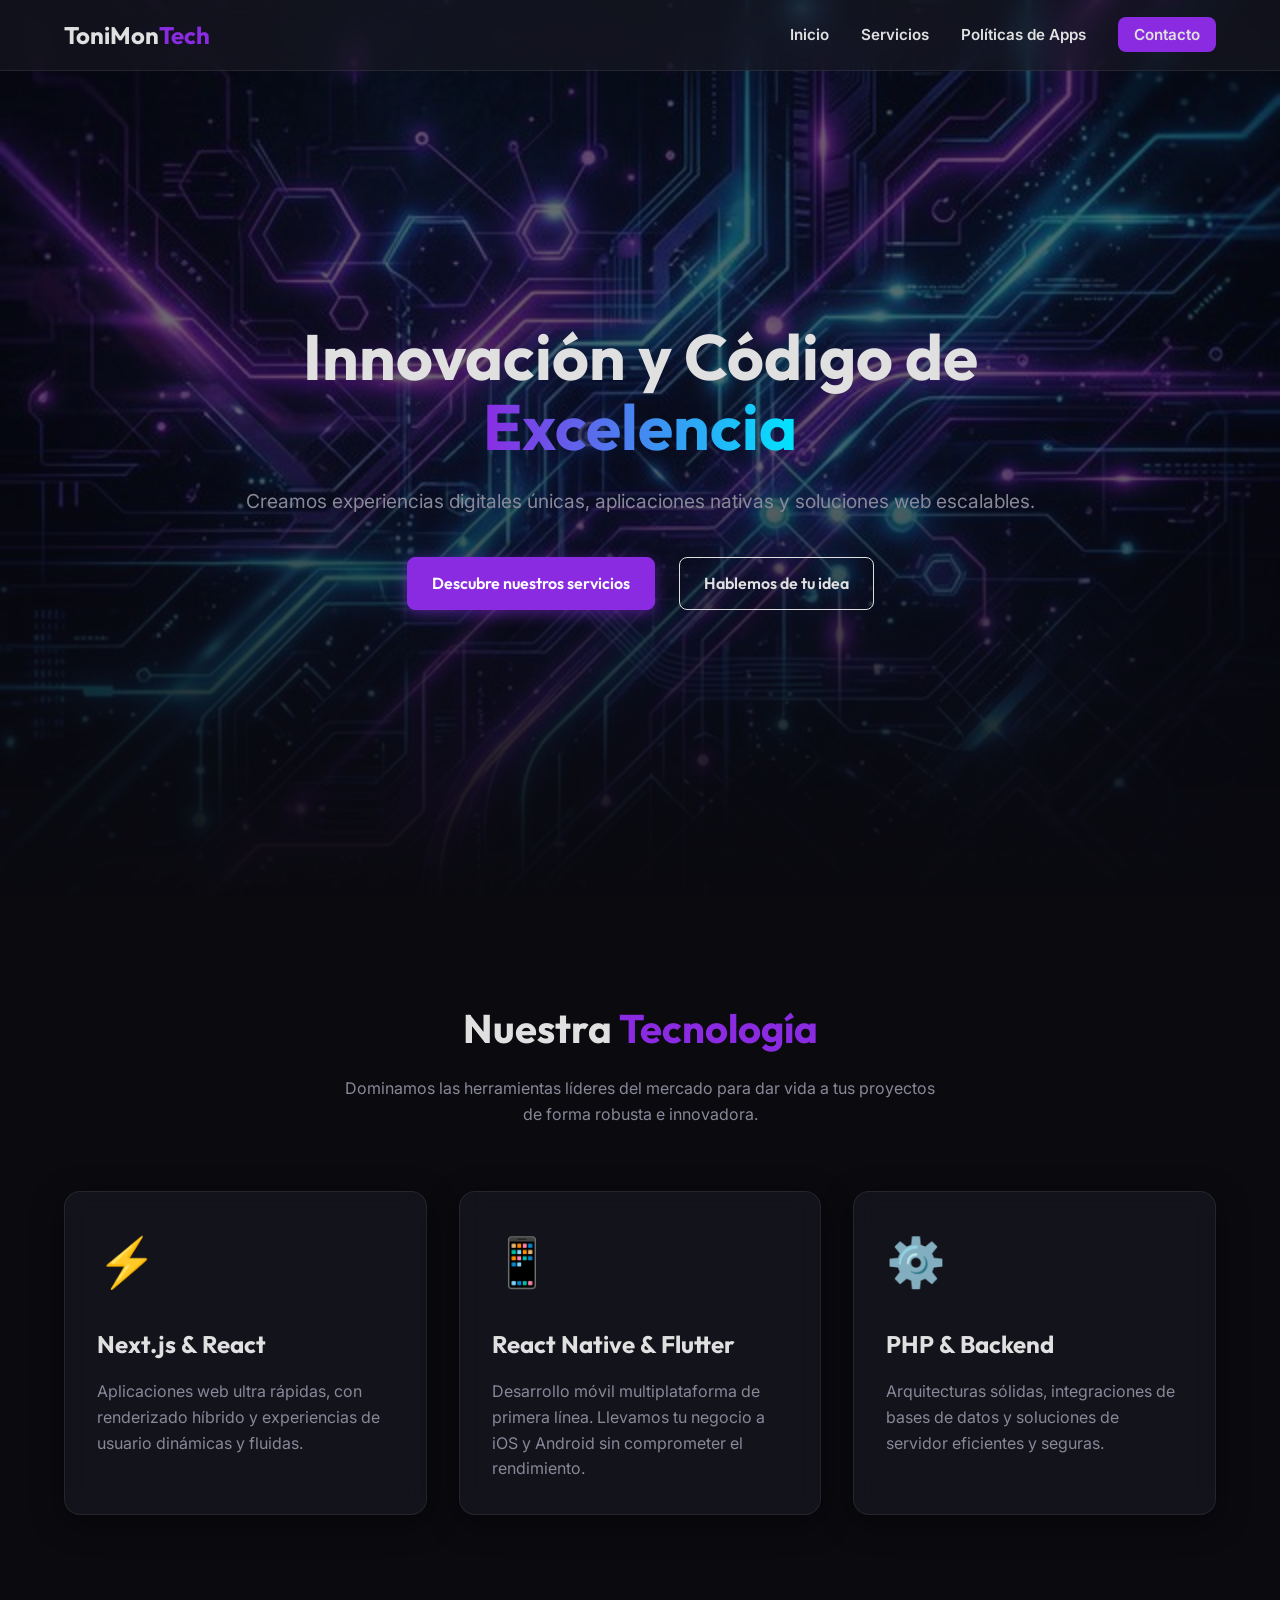
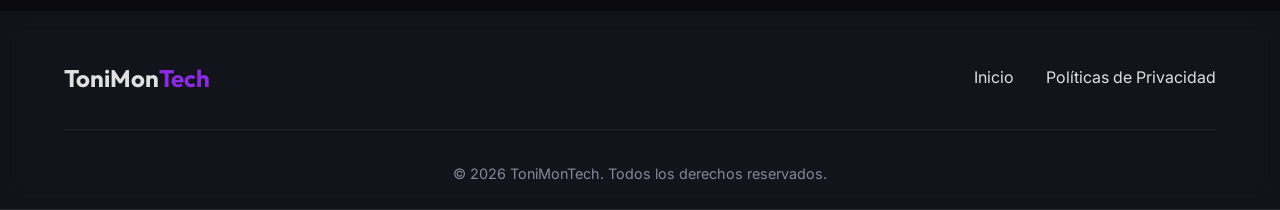
==== index.html @ a6ba0c63 "feat: se agrego landign page" ====
<!DOCTYPE html>
<html lang="es">
<head>
    <meta charset="UTF-8">
    <meta name="viewport" content="width=device-width, initial-scale=1.0">
    <title>ToniMonTech | Desarrollo de Software Premium</title>
    <meta name="description" content="ToniMonTech desarrolla aplicaciones modernas y de alto rendimiento utilizando Next.js, React, React Native, Flutter y PHP.">
    <link rel="stylesheet" href="css/style.css">
    <link rel="preconnect" href="https://fonts.googleapis.com">
    <link rel="preconnect" href="https://fonts.gstatic.com" crossorigin>
    <link href="https://fonts.googleapis.com/css2?family=Inter:wght@300;400;600;800&family=Outfit:wght@400;700&display=swap" rel="stylesheet">
</head>
<body class="dark-theme">
    <nav class="navbar glass">
        <div class="logo">ToniMon<span class="highlight">Tech</span></div>
        <button class="menu-toggle" aria-label="Toggle Menu">
            <span></span>
            <span></span>
            <span></span>
        </button>
        <ul class="nav-links">
            <li><a href="#home">Inicio</a></li>
            <li><a href="#services">Servicios</a></li>
            <li><a href="politicas.html">Políticas de Apps</a></li>
            <li><a href="#contact" class="btn-primary-sm">Contacto</a></li>
        </ul>
    </nav>

    <header id="home" class="hero section-padding">
        <!-- Background image dynamically loaded via CSS or inline for flexibility -->
        <div class="hero-bg"></div>
        <div class="hero-content fade-in-up">
            <h1>Innovación y Código de <span class="text-gradient">Excelencia</span></h1>
            <p>Creamos experiencias digitales únicas, aplicaciones nativas y soluciones web escalables.</p>
            <div class="hero-actions">
                <a href="#services" class="btn-primary">Descubre nuestros servicios</a>
                <a href="#contact" class="btn-secondary">Hablemos de tu idea</a>
            </div>
        </div>
    </header>

    <section id="services" class="services section-padding">
        <div class="section-title fade-in">
            <h2>Nuestra <span class="highlight">Tecnología</span></h2>
            <p>Dominamos las herramientas líderes del mercado para dar vida a tus proyectos de forma robusta e innovadora.</p>
        </div>
        <div class="cards-grid">
            <div class="card glass-card slide-up" style="transition-delay: 100ms;">
                <div class="card-icon">⚡</div>
                <h3>Next.js & React</h3>
                <p>Aplicaciones web ultra rápidas, con renderizado híbrido y experiencias de usuario dinámicas y fluidas.</p>
            </div>
            <div class="card glass-card slide-up" style="transition-delay: 200ms;">
                <div class="card-icon">📱</div>
                <h3>React Native & Flutter</h3>
                <p>Desarrollo móvil multiplataforma de primera línea. Llevamos tu negocio a iOS y Android sin comprometer el rendimiento.</p>
            </div>
            <div class="card glass-card slide-up" style="transition-delay: 300ms;">
                <div class="card-icon">⚙️</div>
                <h3>PHP & Backend</h3>
                <p>Arquitecturas sólidas, integraciones de bases de datos y soluciones de servidor eficientes y seguras.</p>
            </div>
        </div>
    </section>

    <footer class="footer glass">
        <div class="footer-content">
            <div class="footer-logo">ToniMon<span>Tech</span></div>
            <ul class="footer-links">
                <li><a href="#home">Inicio</a></li>
                <li><a href="politicas.html">Políticas de Privacidad</a></li>
            </ul>
        </div>
        <div class="footer-bottom">
            <p>&copy; 2026 ToniMonTech. Todos los derechos reservados.</p>
        </div>
    </footer>

    <script src="js/main.js"></script>
</body>
</html>
---- css/style.css ----
:root {
    --bg-dark: #0a0a0f;
    --text-light: #e0e0e0;
    --text-muted: #888899;
    --primary: #8a2be2;
    --primary-glow: rgba(138, 43, 226, 0.5);
    --secondary: #00e5ff;
    --glass-bg: rgba(25, 25, 35, 0.6);
    --glass-border: rgba(255, 255, 255, 0.08);
    --glass-shadow: 0 8px 32px 0 rgba(0, 0, 0, 0.37);
    --transition: all 0.3s ease;
}

* {
    margin: 0;
    padding: 0;
    box-sizing: border-box;
}

body.dark-theme {
    background-color: var(--bg-dark);
    color: var(--text-light);
    font-family: 'Inter', sans-serif;
    line-height: 1.6;
    overflow-x: hidden;
}

h1, h2, h3, h4, h5, h6, .logo {
    font-family: 'Outfit', sans-serif;
}

a {
    text-decoration: none;
    color: inherit;
}

ul {
    list-style: none;
}

/* Glassmorphism utility */
.glass {
    background: var(--glass-bg);
    backdrop-filter: blur(12px);
    -webkit-backdrop-filter: blur(12px);
    border-bottom: 1px solid var(--glass-border);
}

.glass-card {
    background: var(--glass-bg);
    backdrop-filter: blur(12px);
    -webkit-backdrop-filter: blur(12px);
    border: 1px solid var(--glass-border);
    box-shadow: var(--glass-shadow);
    border-radius: 16px;
    padding: 2rem;
    transition: var(--transition);
}

.glass-card:hover {
    transform: translateY(-5px);
    border-color: var(--primary);
    box-shadow: 0 10px 40px var(--primary-glow);
}

/* Typography & Colors */
.highlight {
    color: var(--primary);
}

.text-gradient {
    background: linear-gradient(90deg, var(--primary), var(--secondary));
    -webkit-background-clip: text;
    -webkit-text-fill-color: transparent;
    background-clip: text;
}

/* Navbar */
.navbar {
    position: fixed;
    top: 0;
    width: 100%;
    z-index: 1000;
    display: flex;
    justify-content: space-between;
    align-items: center;
    padding: 1rem 5%;
}

.logo {
    font-size: 1.5rem;
    font-weight: 700;
}

.nav-links {
    display: flex;
    gap: 2rem;
    align-items: center;
}

.nav-links a {
    font-size: 0.95rem;
    font-weight: 600;
    transition: var(--transition);
}

.nav-links a:hover {
    color: var(--primary);
}

.btn-primary-sm {
    background: var(--primary);
    padding: 0.5rem 1rem;
    border-radius: 8px;
    transition: var(--transition);
}

.btn-primary-sm:hover {
    background: transparent;
    border: 1px solid var(--primary);
    color: var(--primary);
    box-shadow: 0 0 15px var(--primary-glow);
}

.menu-toggle {
    display: none;
    flex-direction: column;
    gap: 5px;
    background: none;
    border: none;
    cursor: pointer;
}

.menu-toggle span {
    width: 25px;
    height: 3px;
    background-color: var(--text-light);
    border-radius: 3px;
    transition: var(--transition);
}

/* Buttons */
.btn-primary, .btn-secondary {
    display: inline-block;
    padding: 0.8rem 1.5rem;
    border-radius: 8px;
    font-family: 'Outfit', sans-serif;
    font-weight: 600;
    transition: var(--transition);
    cursor: pointer;
}

.btn-primary {
    background: var(--primary);
    color: #fff;
    border: 1px solid var(--primary);
    box-shadow: 0 4px 15px var(--primary-glow);
}

.btn-primary:hover {
    background: transparent;
    color: var(--primary);
    box-shadow: 0 0 20px var(--primary-glow);
}

.btn-secondary {
    background: transparent;
    border: 1px solid var(--text-light);
}

.btn-secondary:hover {
    border-color: var(--secondary);
    color: var(--secondary);
}

/* Sections */
.section-padding {
    padding: 6rem 5%;
}

.section-title {
    text-align: center;
    margin-bottom: 4rem;
}

.section-title h2 {
    font-size: 2.5rem;
    margin-bottom: 1rem;
}

.section-title p {
    color: var(--text-muted);
    max-width: 600px;
    margin: 0 auto;
}

/* Hero */
.hero {
    min-height: 100vh;
    display: flex;
    align-items: center;
    justify-content: center;
    text-align: center;
    position: relative;
    padding-top: 8rem; /* to account for navbar */
}

.hero-bg {
    position: absolute;
    top: 0;
    left: 0;
    width: 100%;
    height: 100%;
    background: url('../assets/hero-bg.png') no-repeat center center/cover;
    opacity: 0.4;
    z-index: -1;
    mask-image: linear-gradient(to bottom, rgba(0,0,0,1) 50%, rgba(0,0,0,0));
    -webkit-mask-image: linear-gradient(to bottom, rgba(0,0,0,1) 50%, rgba(0,0,0,0));
}

.hero-content {
    max-width: 800px;
    z-index: 1;
}

.hero-content h1 {
    font-size: 4rem;
    margin-bottom: 1.5rem;
    line-height: 1.1;
}

.hero-content p {
    font-size: 1.2rem;
    color: var(--text-muted);
    margin-bottom: 2.5rem;
}

.hero-actions {
    display: flex;
    justify-content: center;
    gap: 1.5rem;
}

/* Services */
.cards-grid {
    display: grid;
    grid-template-columns: repeat(auto-fit, minmax(300px, 1fr));
    gap: 2rem;
}

.card-icon {
    font-size: 3rem;
    margin-bottom: 1.5rem;
}

.card h3 {
    font-size: 1.5rem;
    margin-bottom: 1rem;
}

.card p {
    color: var(--text-muted);
}

/* Policies */
.page-content {
    padding-top: 8rem;
    min-height: calc(100vh - 100px);
}

.policies-list {
    max-width: 800px;
    margin: 0 auto;
}

.policy-card h2 {
    font-size: 1.8rem;
    margin-bottom: 0.5rem;
    color: var(--secondary);
}

.policy-meta {
    font-size: 0.9rem;
    color: var(--text-muted);
    margin-bottom: 1.5rem;
}

.policy-text p {
    margin-bottom: 1rem;
    color: rgba(224, 224, 224, 0.9);
}

/* Footer */
.footer {
    padding: 3rem 5% 1.5rem;
    text-align: center;
}

.footer-content {
    display: flex;
    justify-content: space-between;
    align-items: center;
    margin-bottom: 2rem;
    padding-bottom: 2rem;
    border-bottom: 1px solid var(--glass-border);
}

.footer-logo {
    font-size: 1.5rem;
    font-weight: 700;
    font-family: 'Outfit', sans-serif;
}

.footer-logo span {
    color: var(--primary);
}

.footer-links {
    display: flex;
    gap: 2rem;
}

.footer-bottom {
    color: var(--text-muted);
    font-size: 0.9rem;
}

/* Animations */
.fade-in {
    opacity: 0;
    animation: fadeIn 1s ease forwards;
}

.fade-in-up {
    opacity: 0;
    transform: translateY(30px);
    animation: fadeInUp 1s ease forwards;
}

.slide-up {
    opacity: 0;
    transform: translateY(50px);
}

.slide-up.visible {
    animation: fadeInUp 0.8s ease forwards;
}

@keyframes fadeIn {
    to { opacity: 1; }
}

@keyframes fadeInUp {
    to {
        opacity: 1;
        transform: translateY(0);
    }
}

/* Responsiveness */
@media (max-width: 768px) {
    .menu-toggle {
        display: flex;
    }

    .nav-links {
        position: absolute;
        top: 100%;
        left: 0;
        width: 100%;
        background: var(--glass-bg);
        backdrop-filter: blur(15px);
        -webkit-backdrop-filter: blur(15px);
        flex-direction: column;
        padding: 2rem;
        gap: 1.5rem;
        border-top: 1px solid var(--glass-border);
        border-bottom: 1px solid var(--glass-border);
        transform: translateY(-100%);
        opacity: 0;
        pointer-events: none;
        transition: var(--transition);
    }

    .nav-links.active {
        transform: translateY(0);
        opacity: 1;
        pointer-events: auto;
    }

    .hero-content h1 {
        font-size: 2.5rem;
    }
    
    .hero-actions {
        flex-direction: column;
    }

    .footer-content {
        flex-direction: column;
        gap: 1.5rem;
    }
}
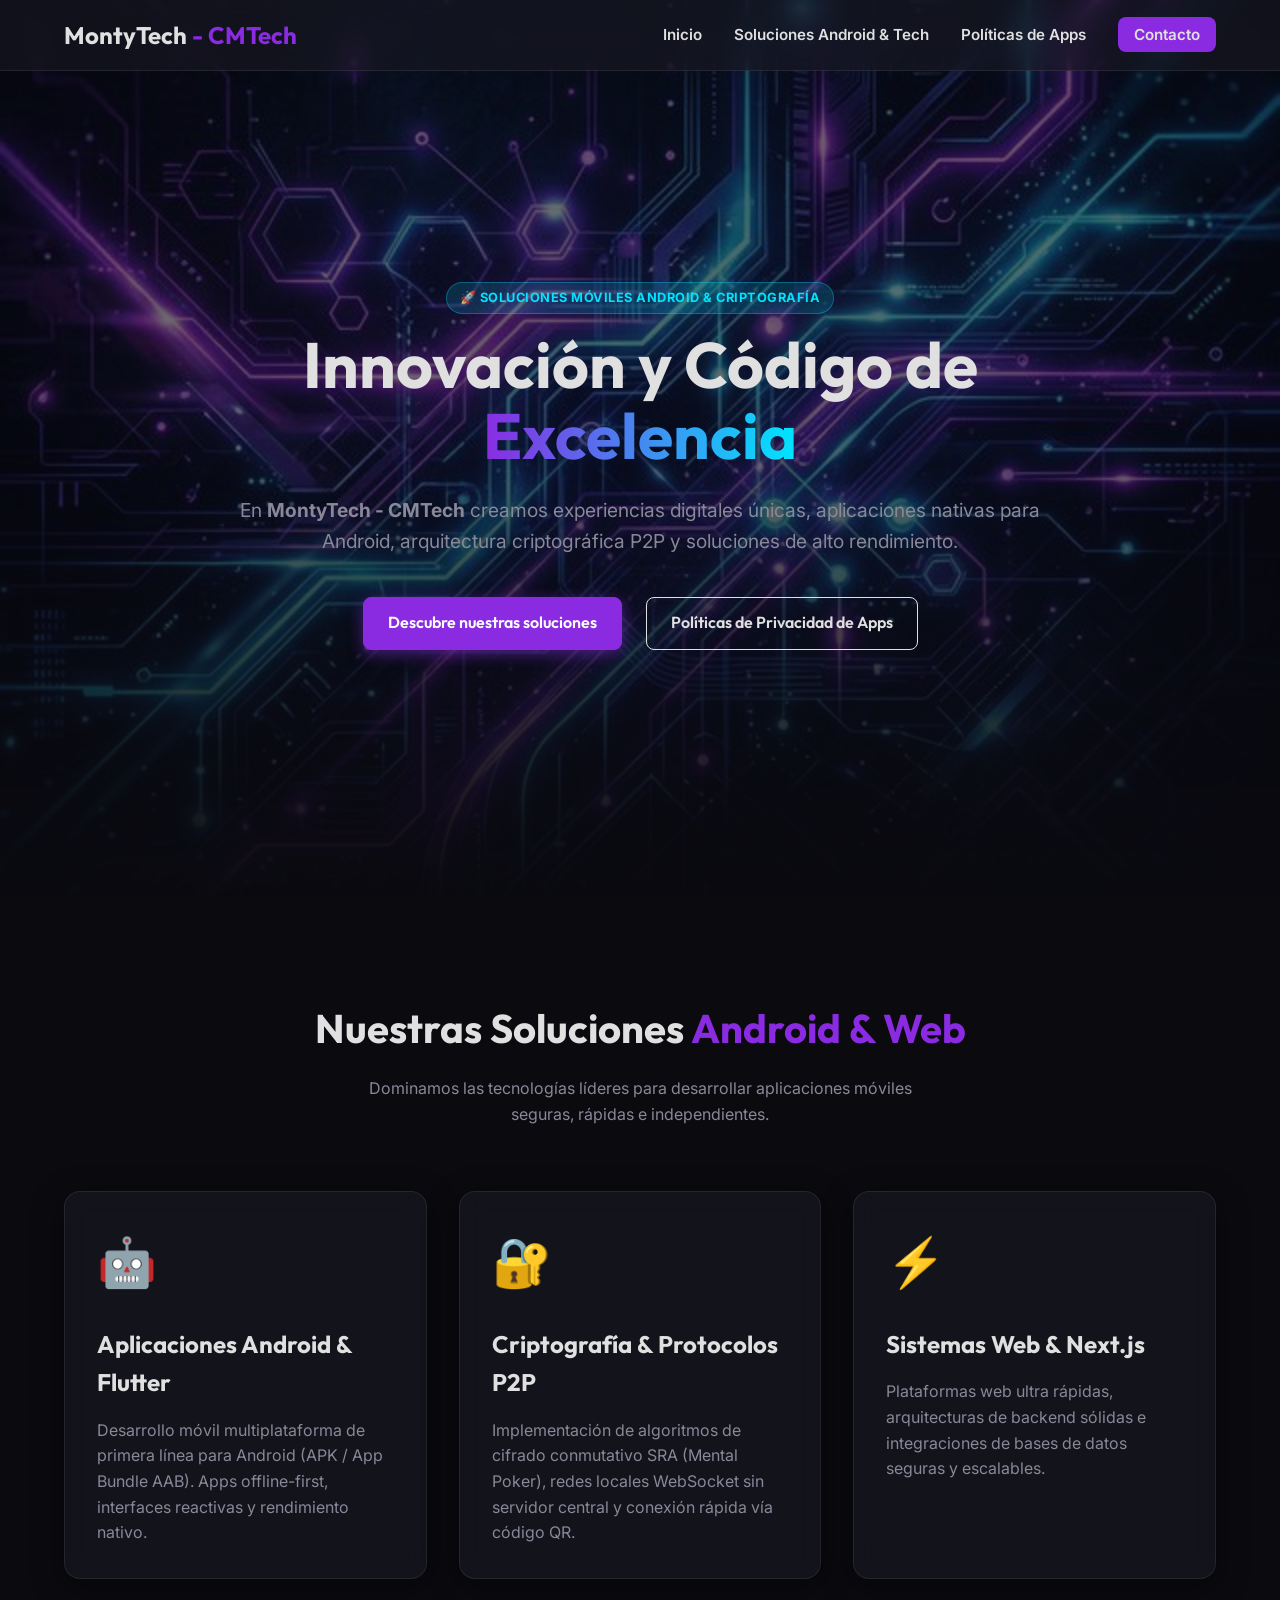
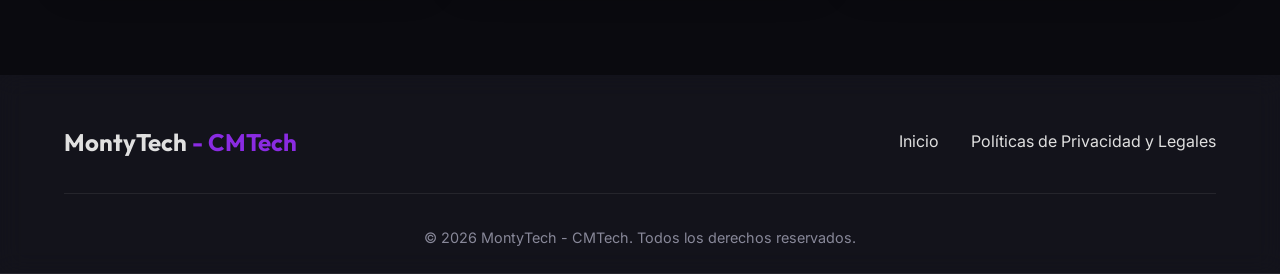
==== commit ed82ce2d: "feat(privacy): rebrand to MontyTech - CMTech and add Poker Local privacy policy & legal terms" ====
--- a/index.html
+++ b/index.html
@@ -3,8 +3,8 @@
 <head>
     <meta charset="UTF-8">
     <meta name="viewport" content="width=device-width, initial-scale=1.0">
-    <title>ToniMonTech | Desarrollo de Software Premium</title>
-    <meta name="description" content="ToniMonTech desarrolla aplicaciones modernas y de alto rendimiento utilizando Next.js, React, React Native, Flutter y PHP.">
+    <title>MontyTech - CMTech | Desarrollo de Software & Soluciones Android</title>
+    <meta name="description" content="MontyTech - CMTech desarrolla aplicaciones móviles nativas para Android, Flutter, sistemas criptográficos y soluciones peer-to-peer de alto rendimiento.">
     <link rel="stylesheet" href="css/style.css">
     <link rel="preconnect" href="https://fonts.googleapis.com">
     <link rel="preconnect" href="https://fonts.gstatic.com" crossorigin>
@@ -12,7 +12,7 @@
 </head>
 <body class="dark-theme">
     <nav class="navbar glass">
-        <div class="logo">ToniMon<span class="highlight">Tech</span></div>
+        <div class="logo">MontyTech<span class="highlight"> - CMTech</span></div>
         <button class="menu-toggle" aria-label="Toggle Menu">
             <span></span>
             <span></span>
@@ -20,62 +20,63 @@
         </button>
         <ul class="nav-links">
             <li><a href="#home">Inicio</a></li>
-            <li><a href="#services">Servicios</a></li>
+            <li><a href="#services">Soluciones Android & Tech</a></li>
             <li><a href="politicas.html">Políticas de Apps</a></li>
             <li><a href="#contact" class="btn-primary-sm">Contacto</a></li>
         </ul>
     </nav>
 
     <header id="home" class="hero section-padding">
-        <!-- Background image dynamically loaded via CSS or inline for flexibility -->
         <div class="hero-bg"></div>
         <div class="hero-content fade-in-up">
+            <span class="policy-badge badge-android">🚀 Soluciones Móviles Android & Criptografía</span>
             <h1>Innovación y Código de <span class="text-gradient">Excelencia</span></h1>
-            <p>Creamos experiencias digitales únicas, aplicaciones nativas y soluciones web escalables.</p>
+            <p>En <strong>MontyTech - CMTech</strong> creamos experiencias digitales únicas, aplicaciones nativas para Android, arquitectura criptográfica P2P y soluciones de alto rendimiento.</p>
             <div class="hero-actions">
-                <a href="#services" class="btn-primary">Descubre nuestros servicios</a>
-                <a href="#contact" class="btn-secondary">Hablemos de tu idea</a>
+                <a href="#services" class="btn-primary">Descubre nuestras soluciones</a>
+                <a href="politicas.html" class="btn-secondary">Políticas de Privacidad de Apps</a>
             </div>
         </div>
     </header>
 
     <section id="services" class="services section-padding">
         <div class="section-title fade-in">
-            <h2>Nuestra <span class="highlight">Tecnología</span></h2>
-            <p>Dominamos las herramientas líderes del mercado para dar vida a tus proyectos de forma robusta e innovadora.</p>
+            <h2>Nuestras Soluciones <span class="highlight">Android & Web</span></h2>
+            <p>Dominamos las tecnologías líderes para desarrollar aplicaciones móviles seguras, rápidas e independientes.</p>
         </div>
         <div class="cards-grid">
             <div class="card glass-card slide-up" style="transition-delay: 100ms;">
-                <div class="card-icon">⚡</div>
-                <h3>Next.js & React</h3>
-                <p>Aplicaciones web ultra rápidas, con renderizado híbrido y experiencias de usuario dinámicas y fluidas.</p>
+                <div class="card-icon">🤖</div>
+                <h3>Aplicaciones Android & Flutter</h3>
+                <p>Desarrollo móvil multiplataforma de primera línea para Android (APK / App Bundle AAB). Apps offline-first, interfaces reactivas y rendimiento nativo.</p>
             </div>
             <div class="card glass-card slide-up" style="transition-delay: 200ms;">
-                <div class="card-icon">📱</div>
-                <h3>React Native & Flutter</h3>
-                <p>Desarrollo móvil multiplataforma de primera línea. Llevamos tu negocio a iOS y Android sin comprometer el rendimiento.</p>
+                <div class="card-icon">🔐</div>
+                <h3>Criptografía & Protocolos P2P</h3>
+                <p>Implementación de algoritmos de cifrado conmutativo SRA (Mental Poker), redes locales WebSocket sin servidor central y conexión rápida vía código QR.</p>
             </div>
             <div class="card glass-card slide-up" style="transition-delay: 300ms;">
-                <div class="card-icon">⚙️</div>
-                <h3>PHP & Backend</h3>
-                <p>Arquitecturas sólidas, integraciones de bases de datos y soluciones de servidor eficientes y seguras.</p>
+                <div class="card-icon">⚡</div>
+                <h3>Sistemas Web & Next.js</h3>
+                <p>Plataformas web ultra rápidas, arquitecturas de backend sólidas e integraciones de bases de datos seguras y escalables.</p>
             </div>
         </div>
     </section>
 
-    <footer class="footer glass">
+    <footer class="footer glass" id="contact">
         <div class="footer-content">
-            <div class="footer-logo">ToniMon<span>Tech</span></div>
+            <div class="footer-logo">MontyTech<span> - CMTech</span></div>
             <ul class="footer-links">
                 <li><a href="#home">Inicio</a></li>
-                <li><a href="politicas.html">Políticas de Privacidad</a></li>
+                <li><a href="politicas.html">Políticas de Privacidad y Legales</a></li>
             </ul>
         </div>
         <div class="footer-bottom">
-            <p>&copy; 2026 ToniMonTech. Todos los derechos reservados.</p>
+            <p>&copy; 2026 MontyTech - CMTech. Todos los derechos reservados.</p>
         </div>
     </footer>
 
     <script src="js/main.js"></script>
 </body>
 </html>
+
--- a/css/style.css
+++ b/css/style.css
@@ -401,3 +401,75 @@
         gap: 1.5rem;
     }
 }
+
+/* Legal & Policy Styling Enhancements */
+.policy-badge {
+    display: inline-block;
+    padding: 0.3rem 0.8rem;
+    border-radius: 20px;
+    font-size: 0.8rem;
+    font-weight: 700;
+    text-transform: uppercase;
+    letter-spacing: 0.5px;
+    margin-bottom: 1rem;
+}
+
+.badge-android {
+    background: rgba(0, 229, 255, 0.15);
+    color: var(--secondary);
+    border: 1px solid rgba(0, 229, 255, 0.3);
+}
+
+.badge-legal {
+    background: rgba(138, 43, 226, 0.2);
+    color: #c084fc;
+    border: 1px solid rgba(192, 132, 252, 0.4);
+}
+
+.legal-callout {
+    background: rgba(25, 25, 35, 0.8);
+    border-left: 4px solid var(--secondary);
+    padding: 1.2rem;
+    border-radius: 8px;
+    margin: 1.5rem 0;
+}
+
+.legal-callout.warning {
+    border-left-color: #f59e0b;
+    background: rgba(245, 158, 11, 0.1);
+}
+
+.legal-callout.success {
+    border-left-color: #10b981;
+    background: rgba(16, 185, 129, 0.1);
+}
+
+.policy-section-title {
+    font-size: 1.3rem;
+    color: #fff;
+    margin-top: 1.8rem;
+    margin-bottom: 0.8rem;
+    display: flex;
+    align-items: center;
+    gap: 0.5rem;
+    border-bottom: 1px solid rgba(255, 255, 255, 0.08);
+    padding-bottom: 0.5rem;
+}
+
+.policy-text ul {
+    list-style: disc;
+    margin-left: 1.5rem;
+    margin-bottom: 1rem;
+    color: rgba(224, 224, 224, 0.85);
+}
+
+.policy-text li {
+    margin-bottom: 0.5rem;
+}
+
+.policy-grid {
+    display: grid;
+    grid-template-columns: repeat(auto-fit, minmax(320px, 1fr));
+    gap: 1.5rem;
+}
+
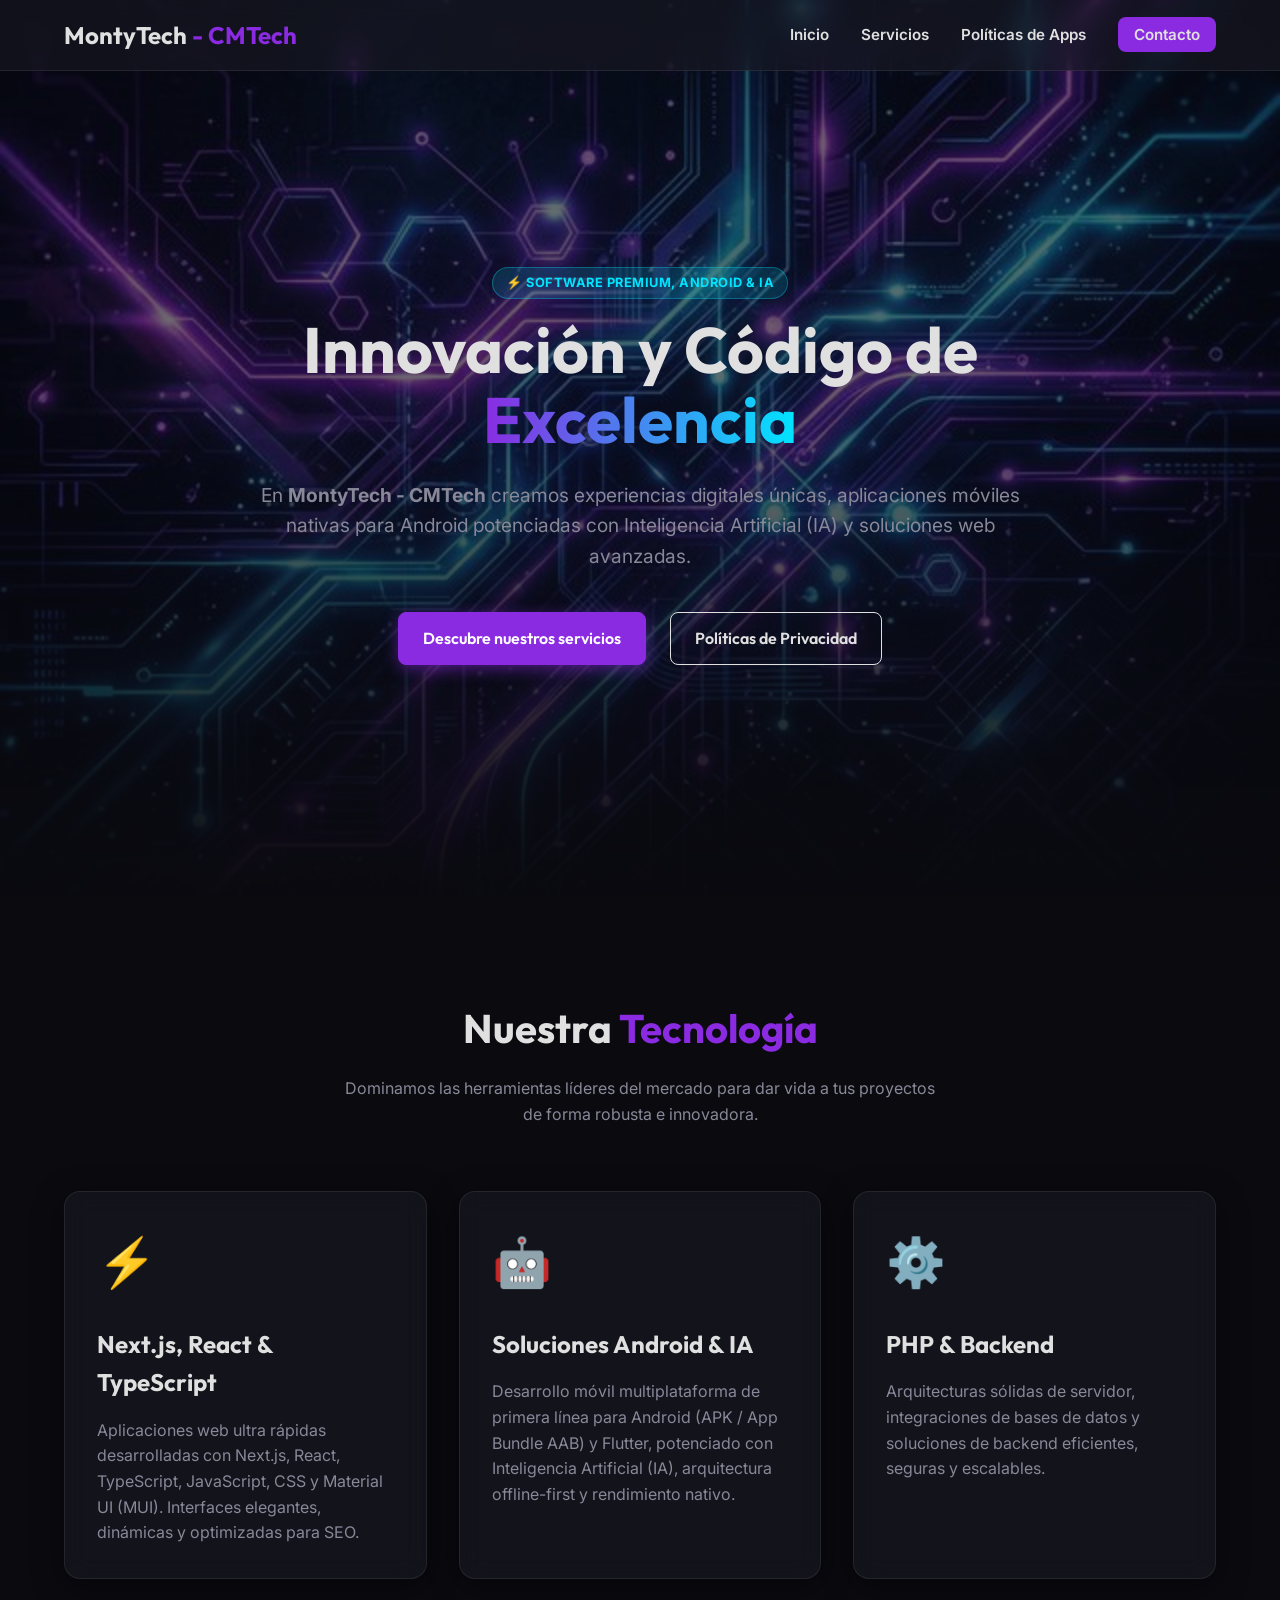
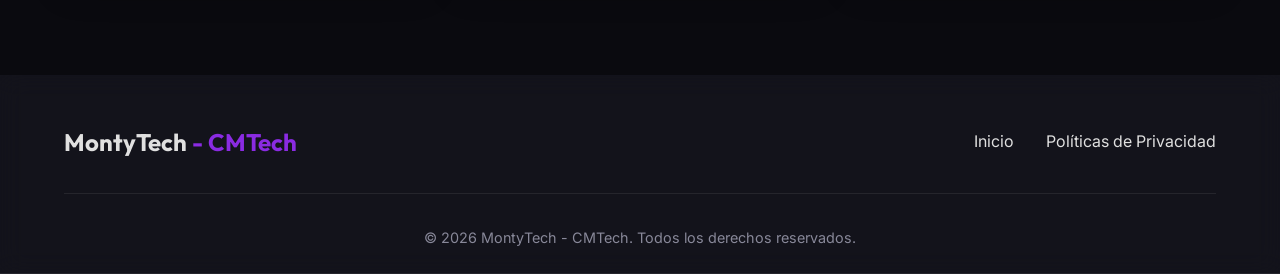
==== commit 7a66fc3d: "refactor(landing): update services card with Android + AI, Next.js, React, TypeScript, JavaScript, C" ====
--- a/index.html
+++ b/index.html
@@ -3,8 +3,8 @@
 <head>
     <meta charset="UTF-8">
     <meta name="viewport" content="width=device-width, initial-scale=1.0">
-    <title>MontyTech - CMTech | Desarrollo de Software & Soluciones Android</title>
-    <meta name="description" content="MontyTech - CMTech desarrolla aplicaciones móviles nativas para Android, Flutter, sistemas criptográficos y soluciones peer-to-peer de alto rendimiento.">
+    <title>MontyTech - CMTech | Desarrollo de Software, Android & IA</title>
+    <meta name="description" content="MontyTech - CMTech desarrolla aplicaciones móviles para Android potenciadas con IA, sistemas web en Next.js, React, TypeScript, MUI y arquitecturas backend.">
     <link rel="stylesheet" href="css/style.css">
     <link rel="preconnect" href="https://fonts.googleapis.com">
     <link rel="preconnect" href="https://fonts.gstatic.com" crossorigin>
@@ -20,7 +20,7 @@
         </button>
         <ul class="nav-links">
             <li><a href="#home">Inicio</a></li>
-            <li><a href="#services">Soluciones Android & Tech</a></li>
+            <li><a href="#services">Servicios</a></li>
             <li><a href="politicas.html">Políticas de Apps</a></li>
             <li><a href="#contact" class="btn-primary-sm">Contacto</a></li>
         </ul>
@@ -29,36 +29,36 @@
     <header id="home" class="hero section-padding">
         <div class="hero-bg"></div>
         <div class="hero-content fade-in-up">
-            <span class="policy-badge badge-android">🚀 Soluciones Móviles Android & Criptografía</span>
+            <span class="policy-badge badge-android">⚡ Software Premium, Android & IA</span>
             <h1>Innovación y Código de <span class="text-gradient">Excelencia</span></h1>
-            <p>En <strong>MontyTech - CMTech</strong> creamos experiencias digitales únicas, aplicaciones nativas para Android, arquitectura criptográfica P2P y soluciones de alto rendimiento.</p>
+            <p>En <strong>MontyTech - CMTech</strong> creamos experiencias digitales únicas, aplicaciones móviles nativas para Android potenciadas con Inteligencia Artificial (IA) y soluciones web avanzadas.</p>
             <div class="hero-actions">
-                <a href="#services" class="btn-primary">Descubre nuestras soluciones</a>
-                <a href="politicas.html" class="btn-secondary">Políticas de Privacidad de Apps</a>
+                <a href="#services" class="btn-primary">Descubre nuestros servicios</a>
+                <a href="politicas.html" class="btn-secondary">Políticas de Privacidad</a>
             </div>
         </div>
     </header>
 
     <section id="services" class="services section-padding">
         <div class="section-title fade-in">
-            <h2>Nuestras Soluciones <span class="highlight">Android & Web</span></h2>
-            <p>Dominamos las tecnologías líderes para desarrollar aplicaciones móviles seguras, rápidas e independientes.</p>
+            <h2>Nuestra <span class="highlight">Tecnología</span></h2>
+            <p>Dominamos las herramientas líderes del mercado para dar vida a tus proyectos de forma robusta e innovadora.</p>
         </div>
         <div class="cards-grid">
             <div class="card glass-card slide-up" style="transition-delay: 100ms;">
-                <div class="card-icon">🤖</div>
-                <h3>Aplicaciones Android & Flutter</h3>
-                <p>Desarrollo móvil multiplataforma de primera línea para Android (APK / App Bundle AAB). Apps offline-first, interfaces reactivas y rendimiento nativo.</p>
+                <div class="card-icon">⚡</div>
+                <h3>Next.js, React & TypeScript</h3>
+                <p>Aplicaciones web ultra rápidas desarrolladas con Next.js, React, TypeScript, JavaScript, CSS y Material UI (MUI). Interfaces elegantes, dinámicas y optimizadas para SEO.</p>
             </div>
             <div class="card glass-card slide-up" style="transition-delay: 200ms;">
-                <div class="card-icon">🔐</div>
-                <h3>Criptografía & Protocolos P2P</h3>
-                <p>Implementación de algoritmos de cifrado conmutativo SRA (Mental Poker), redes locales WebSocket sin servidor central y conexión rápida vía código QR.</p>
+                <div class="card-icon">🤖</div>
+                <h3>Soluciones Android & IA</h3>
+                <p>Desarrollo móvil multiplataforma de primera línea para Android (APK / App Bundle AAB) y Flutter, potenciado con Inteligencia Artificial (IA), arquitectura offline-first y rendimiento nativo.</p>
             </div>
             <div class="card glass-card slide-up" style="transition-delay: 300ms;">
-                <div class="card-icon">⚡</div>
-                <h3>Sistemas Web & Next.js</h3>
-                <p>Plataformas web ultra rápidas, arquitecturas de backend sólidas e integraciones de bases de datos seguras y escalables.</p>
+                <div class="card-icon">⚙️</div>
+                <h3>PHP & Backend</h3>
+                <p>Arquitecturas sólidas de servidor, integraciones de bases de datos y soluciones de backend eficientes, seguras y escalables.</p>
             </div>
         </div>
     </section>
@@ -68,7 +68,7 @@
             <div class="footer-logo">MontyTech<span> - CMTech</span></div>
             <ul class="footer-links">
                 <li><a href="#home">Inicio</a></li>
-                <li><a href="politicas.html">Políticas de Privacidad y Legales</a></li>
+                <li><a href="politicas.html">Políticas de Privacidad</a></li>
             </ul>
         </div>
         <div class="footer-bottom">
@@ -79,4 +79,3 @@
     <script src="js/main.js"></script>
 </body>
 </html>
-
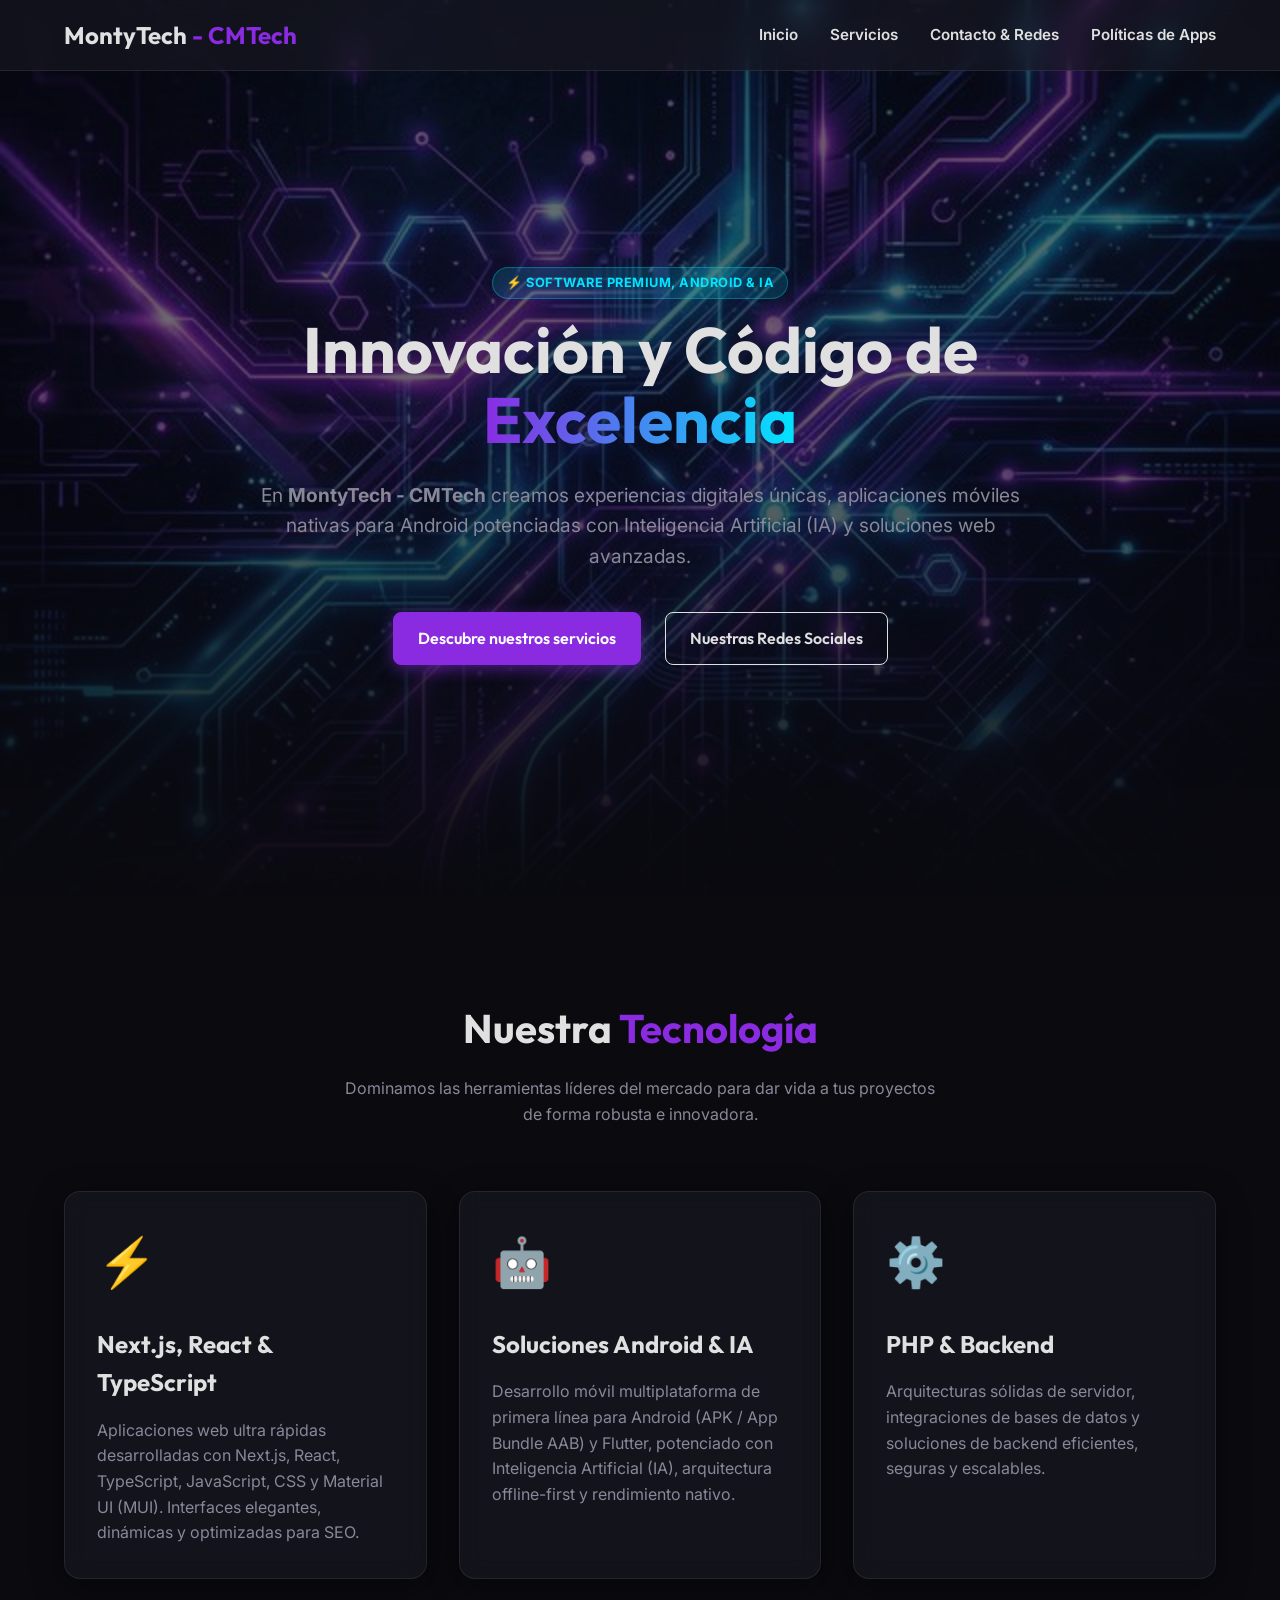
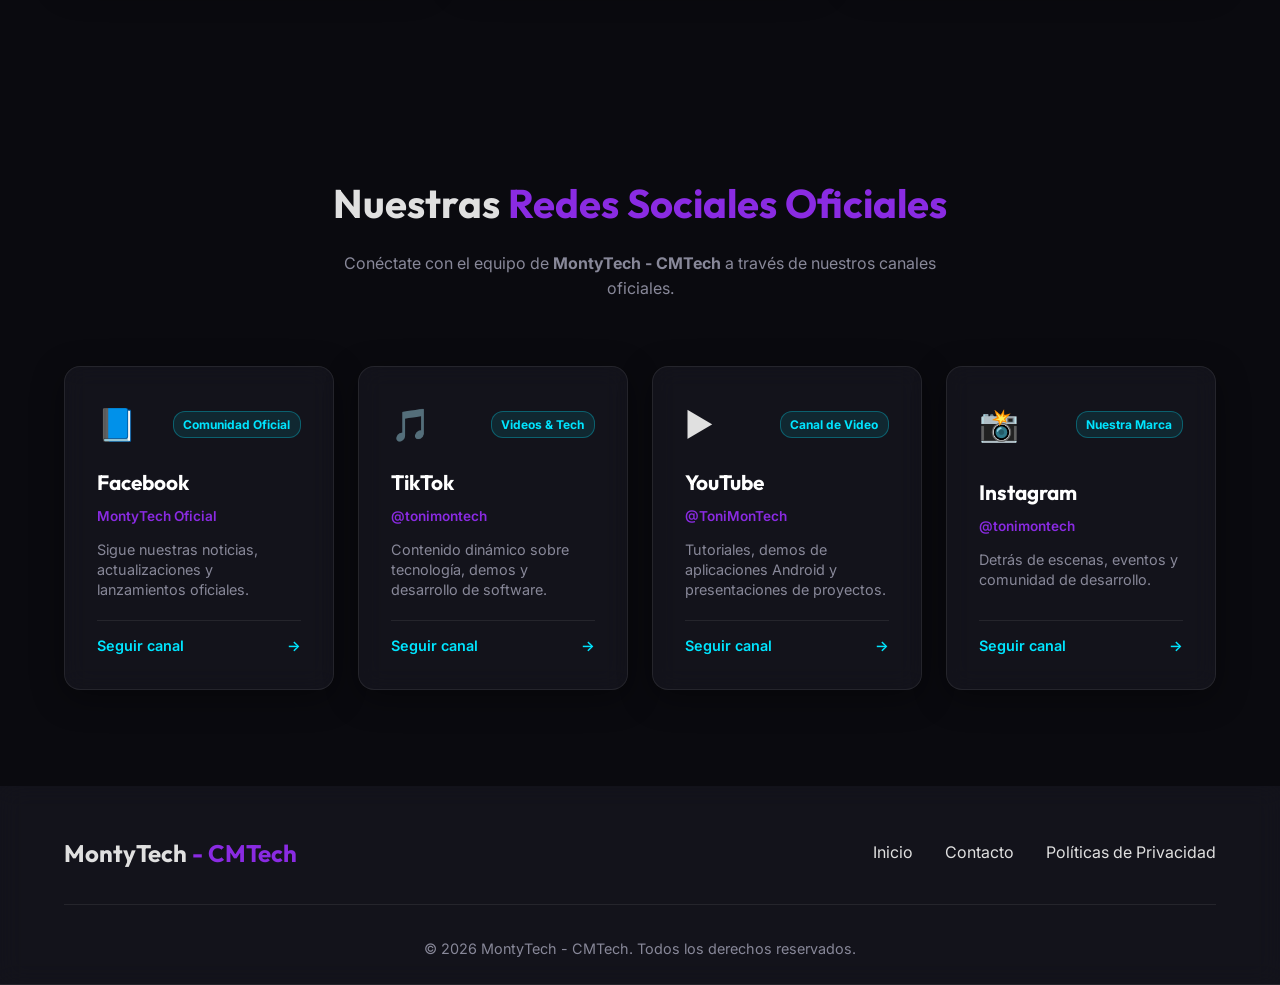
==== commit 05843788: "feat(socials): add dynamic social networks configuration file and contact grid section" ====
--- a/index.html
+++ b/index.html
@@ -21,8 +21,8 @@
         <ul class="nav-links">
             <li><a href="#home">Inicio</a></li>
             <li><a href="#services">Servicios</a></li>
+            <li><a href="#contact">Contacto & Redes</a></li>
             <li><a href="politicas.html">Políticas de Apps</a></li>
-            <li><a href="#contact" class="btn-primary-sm">Contacto</a></li>
         </ul>
     </nav>
 
@@ -34,7 +34,7 @@
             <p>En <strong>MontyTech - CMTech</strong> creamos experiencias digitales únicas, aplicaciones móviles nativas para Android potenciadas con Inteligencia Artificial (IA) y soluciones web avanzadas.</p>
             <div class="hero-actions">
                 <a href="#services" class="btn-primary">Descubre nuestros servicios</a>
-                <a href="politicas.html" class="btn-secondary">Políticas de Privacidad</a>
+                <a href="#contact" class="btn-secondary">Nuestras Redes Sociales</a>
             </div>
         </div>
     </header>
@@ -63,11 +63,23 @@
         </div>
     </section>
 
-    <footer class="footer glass" id="contact">
+    <!-- Sección Dinámica de Contacto y Redes Sociales -->
+    <section id="contact" class="contact section-padding">
+        <div class="section-title fade-in">
+            <h2>Nuestras <span class="highlight">Redes Sociales Oficiales</span></h2>
+            <p>Conéctate con el equipo de <strong>MontyTech - CMTech</strong> a través de nuestros canales oficiales.</p>
+        </div>
+        
+        <!-- Contenedor dinámico renderizado por js/socials.js -->
+        <div id="social-container" class="social-grid"></div>
+    </section>
+
+    <footer class="footer glass">
         <div class="footer-content">
             <div class="footer-logo">MontyTech<span> - CMTech</span></div>
             <ul class="footer-links">
                 <li><a href="#home">Inicio</a></li>
+                <li><a href="#contact">Contacto</a></li>
                 <li><a href="politicas.html">Políticas de Privacidad</a></li>
             </ul>
         </div>
@@ -76,6 +88,8 @@
         </div>
     </footer>
 
+    <!-- Scripts de configuración dinámica y eventos -->
+    <script src="js/socials.js"></script>
     <script src="js/main.js"></script>
 </body>
 </html>
--- a/css/style.css
+++ b/css/style.css
@@ -473,3 +473,84 @@
     gap: 1.5rem;
 }
 
+/* Social Media Contact Cards Grid */
+.social-grid {
+    display: grid;
+    grid-template-columns: repeat(auto-fit, minmax(260px, 1fr));
+    gap: 1.5rem;
+    margin-top: 2rem;
+}
+
+.social-card {
+    display: flex;
+    flex-direction: column;
+    justify-content: space-between;
+    text-decoration: none;
+    color: inherit;
+    position: relative;
+    overflow: hidden;
+}
+
+.social-card-header {
+    display: flex;
+    justify-content: space-between;
+    align-items: center;
+    margin-bottom: 1rem;
+}
+
+.social-icon {
+    font-size: 2rem;
+}
+
+.social-badge {
+    font-size: 0.75rem;
+    font-weight: 700;
+    color: var(--secondary);
+    background: rgba(0, 229, 255, 0.1);
+    padding: 0.2rem 0.6rem;
+    border-radius: 12px;
+    border: 1px solid rgba(0, 229, 255, 0.3);
+}
+
+.social-card-body h3 {
+    font-size: 1.3rem;
+    color: #fff;
+    margin-bottom: 0.2rem;
+}
+
+.social-handle {
+    display: inline-block;
+    font-size: 0.85rem;
+    color: var(--primary);
+    font-weight: 600;
+    margin-bottom: 0.8rem;
+}
+
+.social-desc {
+    font-size: 0.9rem;
+    color: var(--text-muted);
+    line-height: 1.4;
+    margin-bottom: 1.2rem;
+}
+
+.social-card-footer {
+    display: flex;
+    align-items: center;
+    justify-content: space-between;
+    font-size: 0.9rem;
+    font-weight: 600;
+    color: var(--secondary);
+    border-top: 1px solid rgba(255, 255, 255, 0.08);
+    padding-top: 0.8rem;
+    transition: var(--transition);
+}
+
+.social-card:hover .social-card-footer .arrow {
+    transform: translateX(5px);
+}
+
+.arrow {
+    transition: var(--transition);
+}
+
+
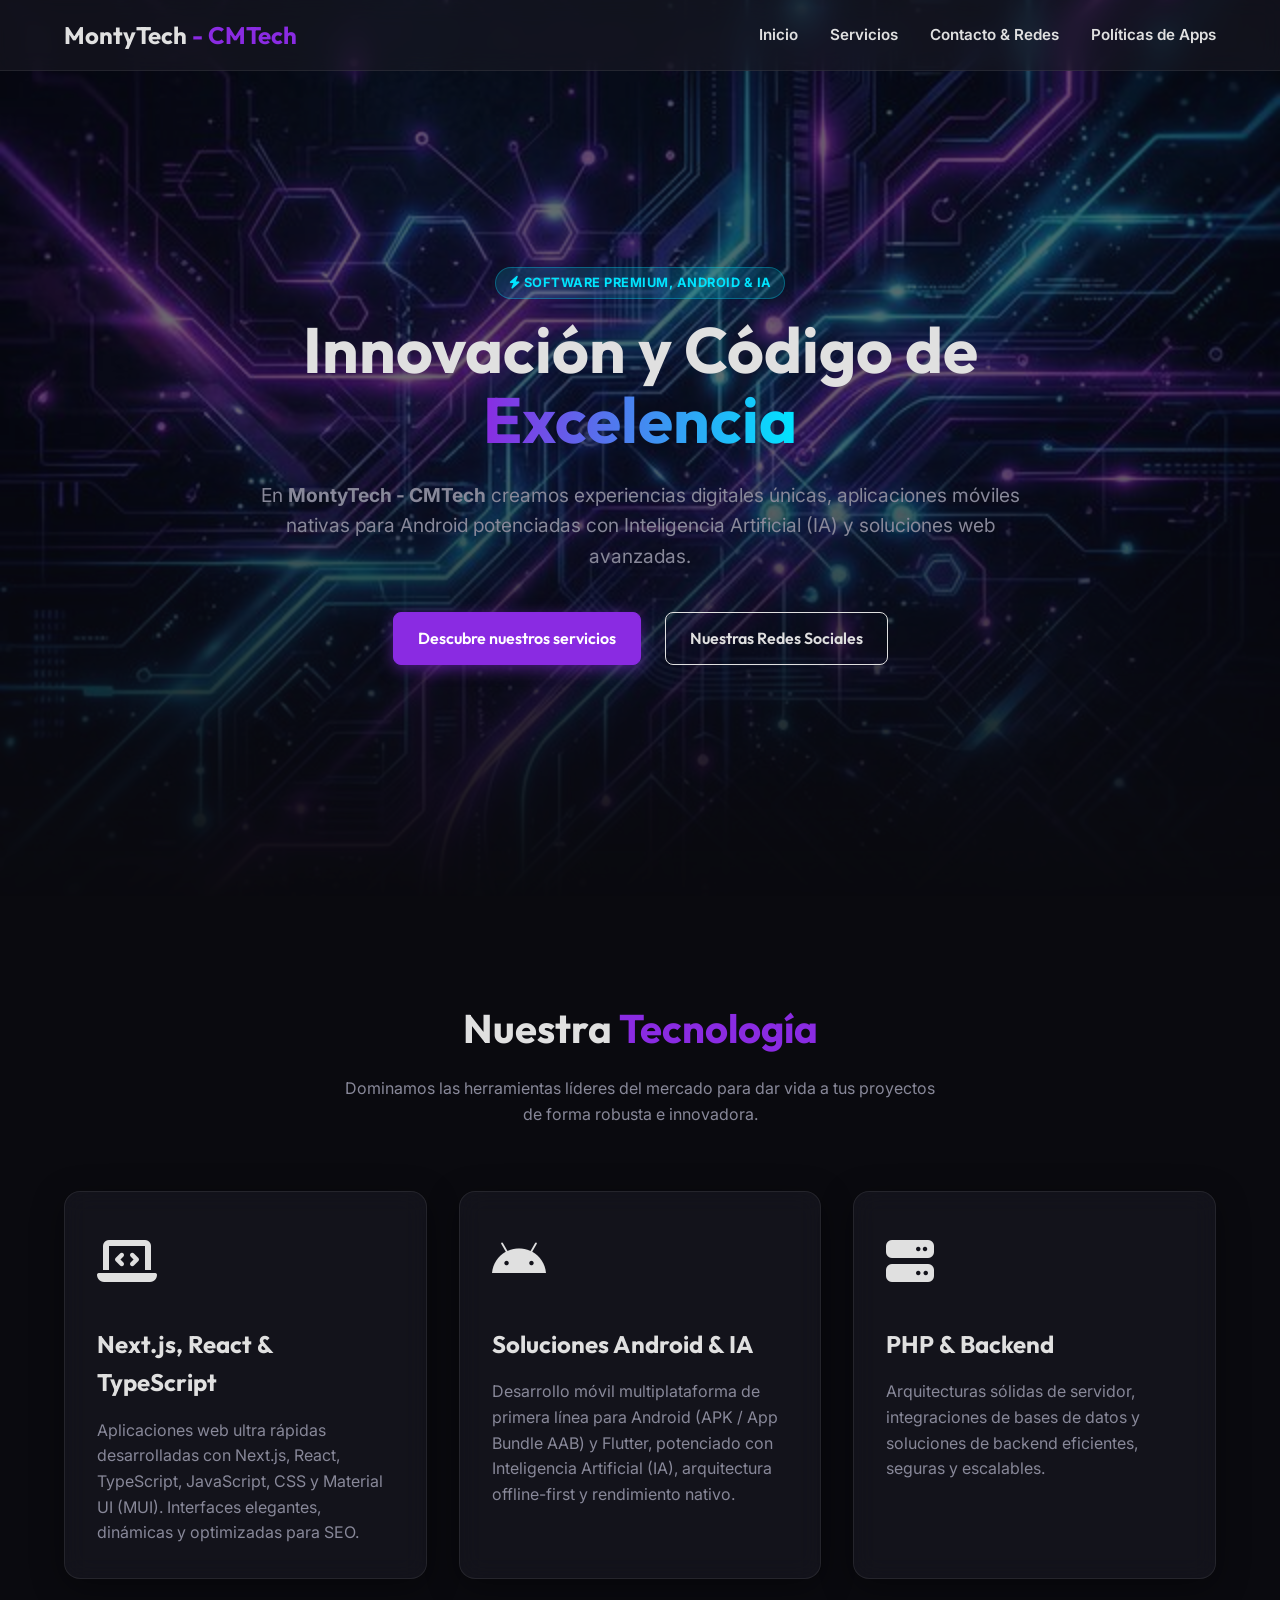
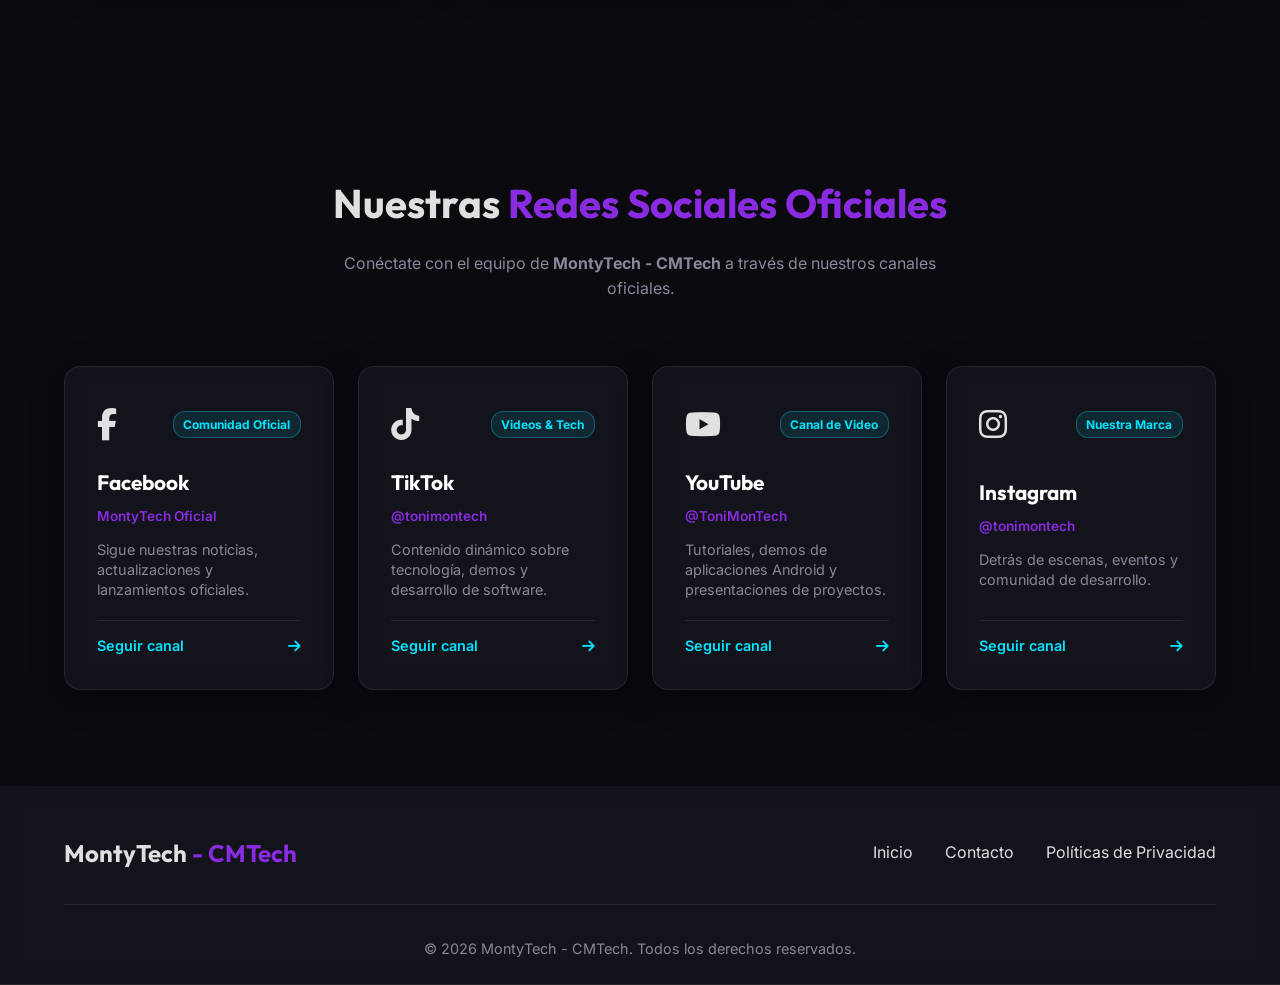
==== commit 4e9e77aa: "style(icons): integrate Font Awesome 6 CDN vector icon library across landing and policy pages" ====
--- a/index.html
+++ b/index.html
@@ -6,6 +6,7 @@
     <title>MontyTech - CMTech | Desarrollo de Software, Android & IA</title>
     <meta name="description" content="MontyTech - CMTech desarrolla aplicaciones móviles para Android potenciadas con IA, sistemas web en Next.js, React, TypeScript, MUI y arquitecturas backend.">
     <link rel="stylesheet" href="css/style.css">
+    <link rel="stylesheet" href="https://cdnjs.cloudflare.com/ajax/libs/font-awesome/6.5.1/css/all.min.css">
     <link rel="preconnect" href="https://fonts.googleapis.com">
     <link rel="preconnect" href="https://fonts.gstatic.com" crossorigin>
     <link href="https://fonts.googleapis.com/css2?family=Inter:wght@300;400;600;800&family=Outfit:wght@400;700&display=swap" rel="stylesheet">
@@ -29,7 +30,7 @@
     <header id="home" class="hero section-padding">
         <div class="hero-bg"></div>
         <div class="hero-content fade-in-up">
-            <span class="policy-badge badge-android">⚡ Software Premium, Android & IA</span>
+            <span class="policy-badge badge-android"><i class="fa-solid fa-bolt"></i> Software Premium, Android & IA</span>
             <h1>Innovación y Código de <span class="text-gradient">Excelencia</span></h1>
             <p>En <strong>MontyTech - CMTech</strong> creamos experiencias digitales únicas, aplicaciones móviles nativas para Android potenciadas con Inteligencia Artificial (IA) y soluciones web avanzadas.</p>
             <div class="hero-actions">
@@ -46,17 +47,17 @@
         </div>
         <div class="cards-grid">
             <div class="card glass-card slide-up" style="transition-delay: 100ms;">
-                <div class="card-icon">⚡</div>
+                <div class="card-icon"><i class="fa-solid fa-laptop-code"></i></div>
                 <h3>Next.js, React & TypeScript</h3>
                 <p>Aplicaciones web ultra rápidas desarrolladas con Next.js, React, TypeScript, JavaScript, CSS y Material UI (MUI). Interfaces elegantes, dinámicas y optimizadas para SEO.</p>
             </div>
             <div class="card glass-card slide-up" style="transition-delay: 200ms;">
-                <div class="card-icon">🤖</div>
+                <div class="card-icon"><i class="fa-brands fa-android"></i></div>
                 <h3>Soluciones Android & IA</h3>
                 <p>Desarrollo móvil multiplataforma de primera línea para Android (APK / App Bundle AAB) y Flutter, potenciado con Inteligencia Artificial (IA), arquitectura offline-first y rendimiento nativo.</p>
             </div>
             <div class="card glass-card slide-up" style="transition-delay: 300ms;">
-                <div class="card-icon">⚙️</div>
+                <div class="card-icon"><i class="fa-solid fa-server"></i></div>
                 <h3>PHP & Backend</h3>
                 <p>Arquitecturas sólidas de servidor, integraciones de bases de datos y soluciones de backend eficientes, seguras y escalables.</p>
             </div>
--- a/css/style.css
+++ b/css/style.css
@@ -553,4 +553,137 @@
     transition: var(--transition);
 }
 
-
+/* App Download & Copy Path UI Components */
+.app-card-header {
+    display: flex;
+    justify-content: space-between;
+    align-items: center;
+    margin-bottom: 0.5rem;
+}
+
+.app-version-tag {
+    font-size: 0.75rem;
+    color: var(--text-muted);
+    background: rgba(255, 255, 255, 0.05);
+    padding: 0.2rem 0.5rem;
+    border-radius: 6px;
+    border: 1px solid rgba(255, 255, 255, 0.1);
+}
+
+.app-actions-group {
+    display: flex;
+    flex-wrap: wrap;
+    align-items: center;
+    gap: 0.8rem;
+    margin-top: 1.2rem;
+    margin-bottom: 1rem;
+}
+
+.btn-secondary-sm {
+    background: rgba(255, 255, 255, 0.05);
+    border: 1px solid var(--glass-border);
+    color: var(--text-light);
+    padding: 0.5rem 0.9rem;
+    border-radius: 8px;
+    font-size: 0.85rem;
+    font-weight: 600;
+    cursor: pointer;
+    transition: var(--transition);
+    display: inline-flex;
+    align-items: center;
+    gap: 0.4rem;
+}
+
+.btn-secondary-sm:hover {
+    background: rgba(0, 229, 255, 0.1);
+    border-color: var(--secondary);
+    color: var(--secondary);
+    box-shadow: 0 0 10px rgba(0, 229, 255, 0.2);
+}
+
+.btn-link-sm {
+    color: var(--secondary);
+    font-size: 0.85rem;
+    font-weight: 600;
+    text-decoration: none;
+    padding: 0.5rem 0.5rem;
+    transition: var(--transition);
+}
+
+.btn-link-sm:hover {
+    text-decoration: underline;
+    color: #fff;
+}
+
+/* Copy Path Input Box */
+.copy-path-box {
+    display: flex;
+    align-items: center;
+    gap: 0.5rem;
+    background: rgba(10, 10, 15, 0.8);
+    border: 1px solid rgba(255, 255, 255, 0.08);
+    border-radius: 8px;
+    padding: 0.4rem 0.6rem;
+    margin-top: 0.8rem;
+}
+
+.copy-label {
+    font-size: 0.75rem;
+    color: var(--text-muted);
+    white-space: nowrap;
+}
+
+.copy-input {
+    flex: 1;
+    background: transparent;
+    border: none;
+    color: var(--secondary);
+    font-family: monospace;
+    font-size: 0.8rem;
+    outline: none;
+    overflow: hidden;
+    text-overflow: ellipsis;
+    white-space: nowrap;
+}
+
+.btn-copy-icon {
+    background: rgba(255, 255, 255, 0.08);
+    border: none;
+    color: #fff;
+    padding: 0.2rem 0.5rem;
+    border-radius: 4px;
+    cursor: pointer;
+    font-size: 0.85rem;
+    transition: var(--transition);
+}
+
+.btn-copy-icon:hover {
+    background: var(--primary);
+}
+
+/* Toast Notification */
+.toast-notification {
+    position: fixed;
+    bottom: 2rem;
+    right: 2rem;
+    background: #10b981;
+    color: #000;
+    padding: 0.8rem 1.4rem;
+    border-radius: 12px;
+    font-weight: 700;
+    font-size: 0.9rem;
+    box-shadow: 0 10px 30px rgba(16, 185, 129, 0.4);
+    z-index: 9999;
+    opacity: 0;
+    transform: translateY(20px);
+    transition: all 0.3s ease;
+    pointer-events: none;
+}
+
+.toast-notification.show {
+    opacity: 1;
+    transform: translateY(0);
+}
+
+
+
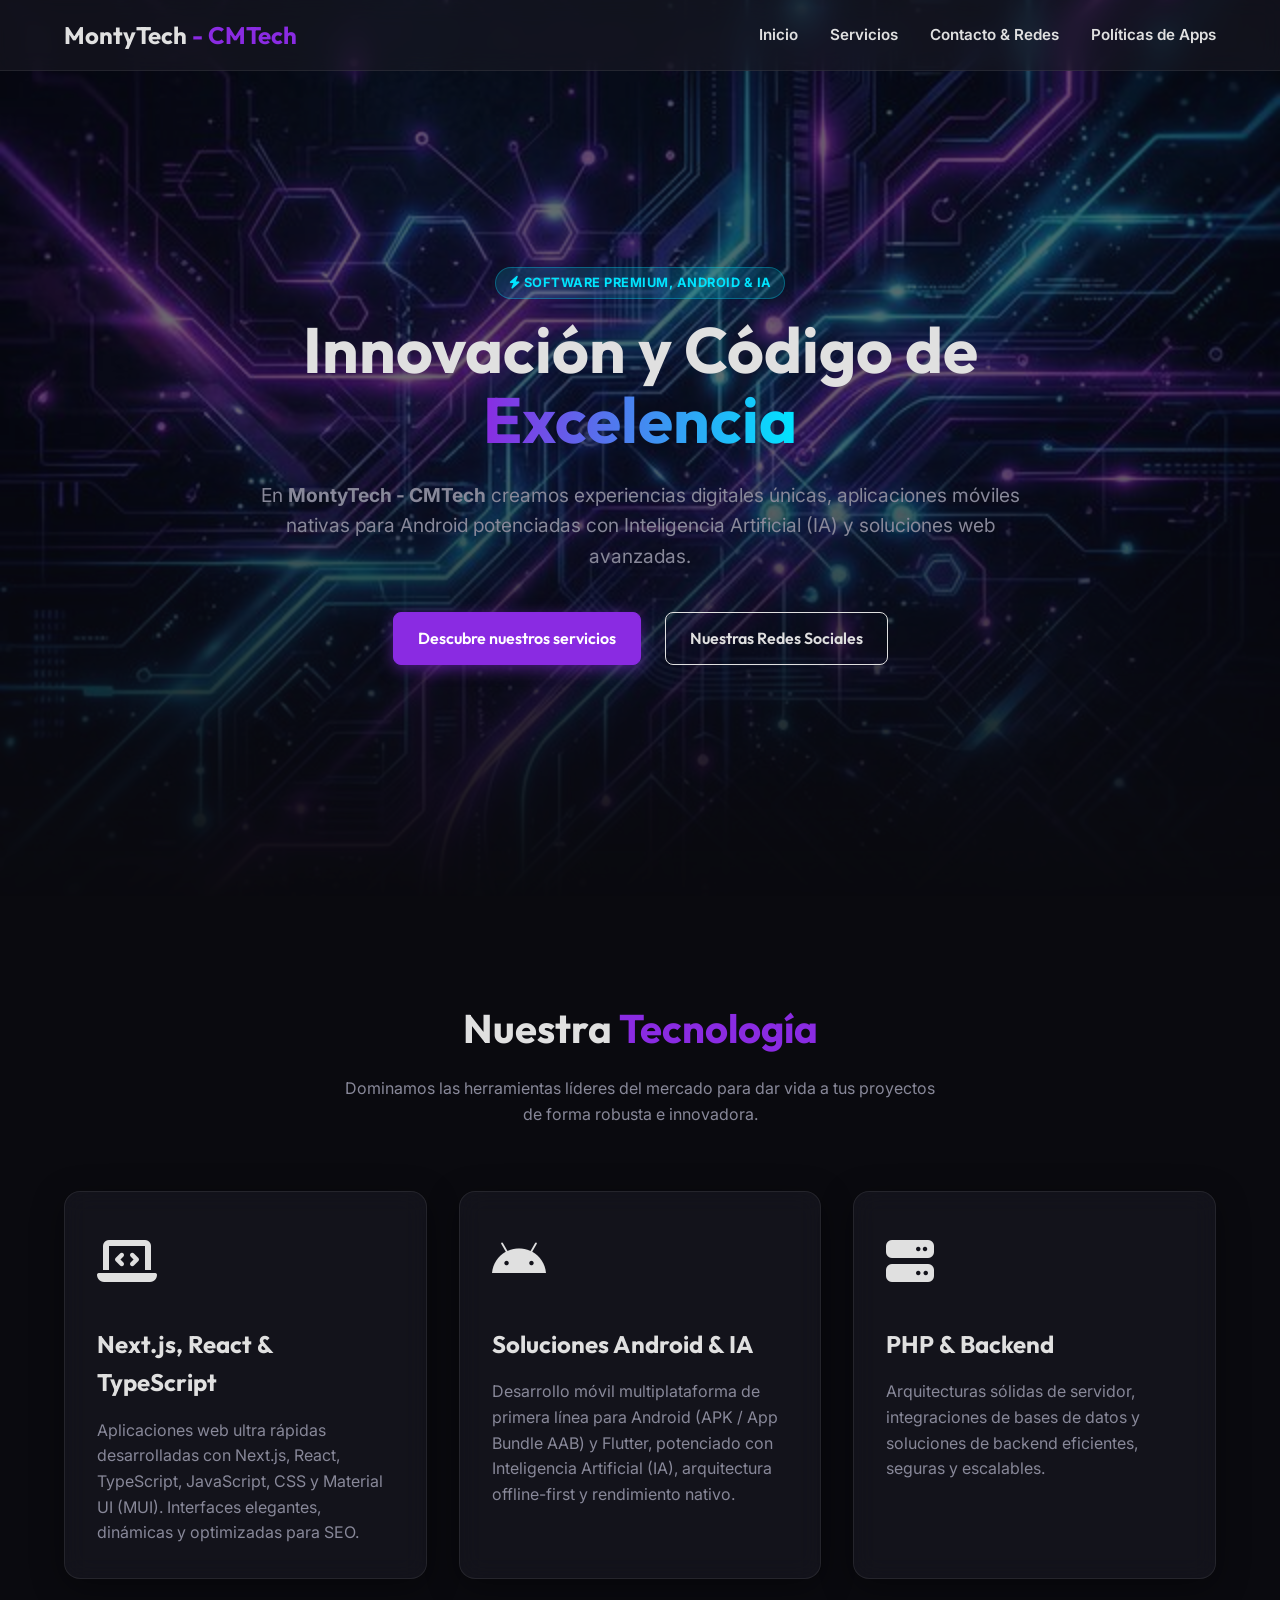
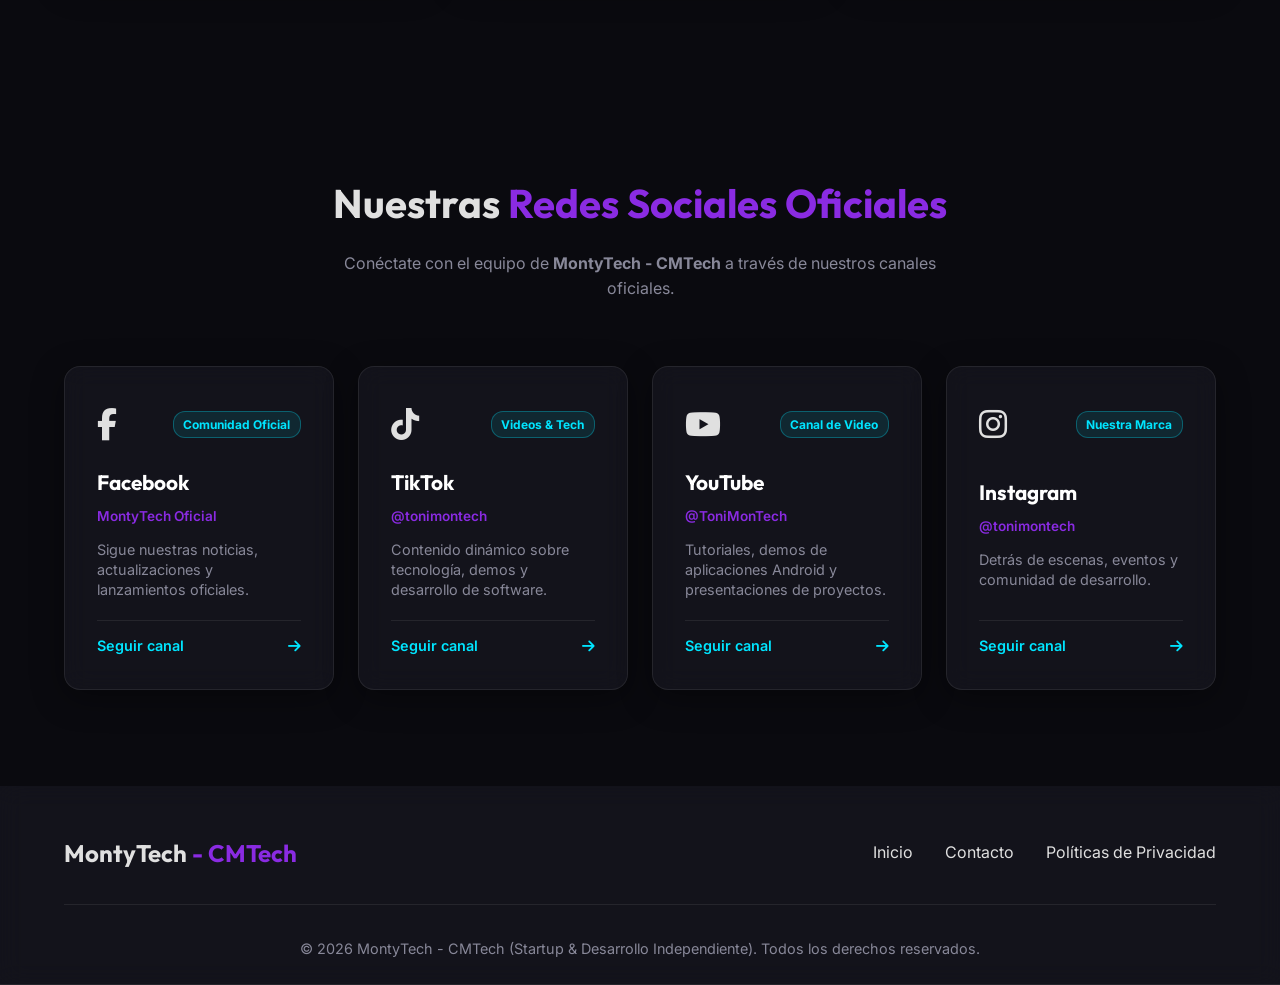
==== commit 61714e81: "docs(legal): adjust company terminology to independent startup/development team while maintaining fu" ====
--- a/index.html
+++ b/index.html
@@ -85,8 +85,9 @@
             </ul>
         </div>
         <div class="footer-bottom">
-            <p>&copy; 2026 MontyTech - CMTech. Todos los derechos reservados.</p>
+            <p>&copy; 2026 MontyTech - CMTech (Startup & Desarrollo Independiente). Todos los derechos reservados.</p>
         </div>
+
     </footer>
 
     <!-- Scripts de configuración dinámica y eventos -->
